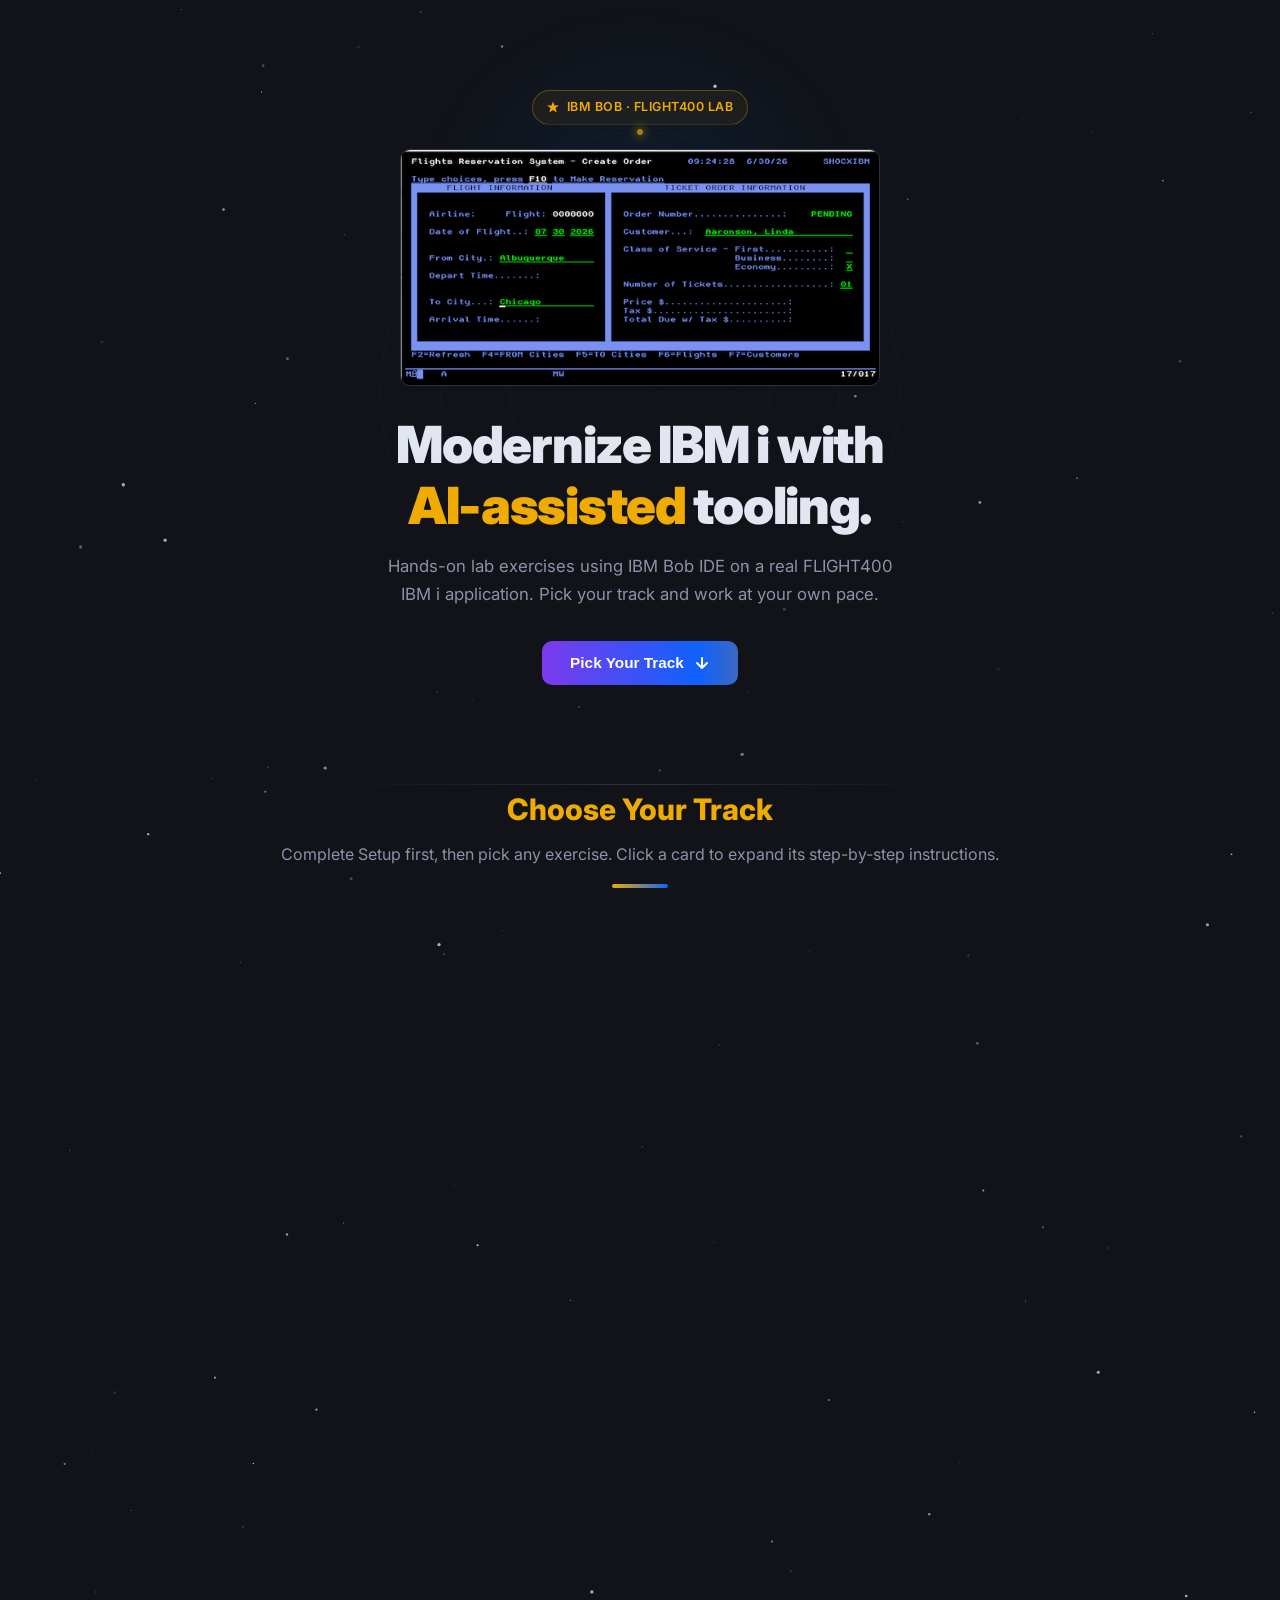
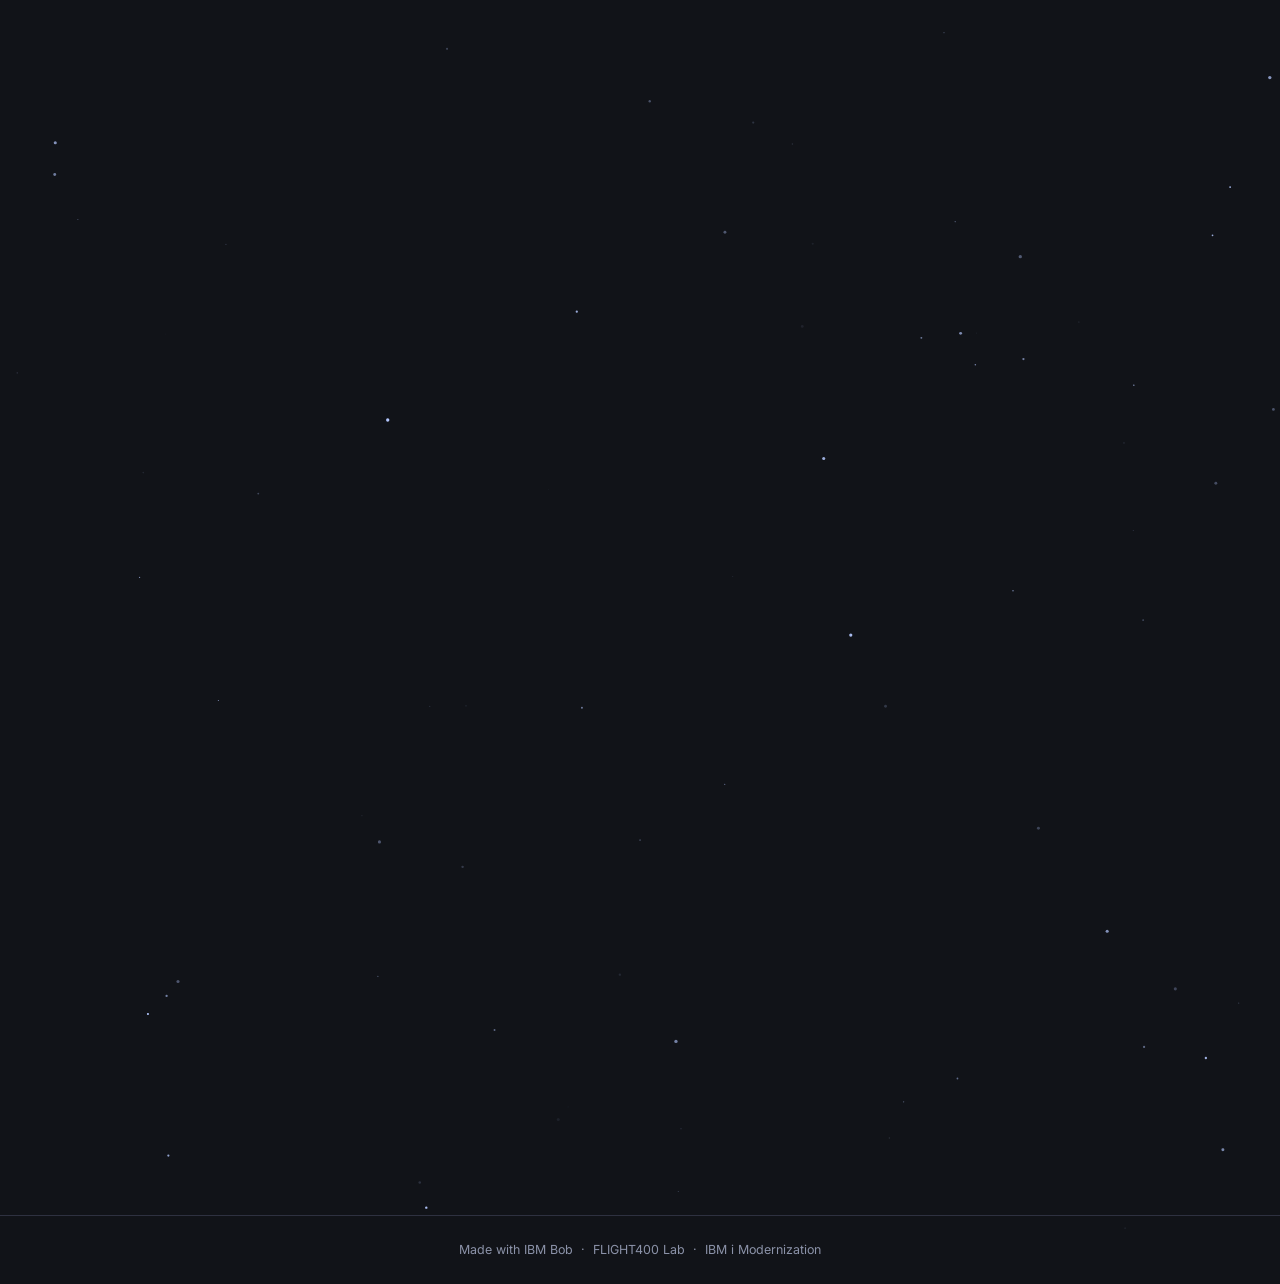
==== docs/index.html @ bd2d50e3 "Merge pull request #3 from Cameronseitz/main Added github pages support for bobathons, reordered lab" ====
<!DOCTYPE html>
<html lang="en">
<head>
<meta charset="UTF-8" />
<meta name="viewport" content="width=device-width, initial-scale=1.0" />
<title>FLIGHT400 — IBM i Modernization Lab</title>
<link rel="icon" type="image/png" href="img/bob-image.png" />
<link rel="preconnect" href="https://fonts.googleapis.com" />
<link rel="preconnect" href="https://fonts.gstatic.com" crossorigin />
<link href="https://fonts.googleapis.com/css2?family=Inter:wght@400;500;600;700;800;900&family=JetBrains+Mono:wght@400;500&display=swap" rel="stylesheet" />
<link rel="stylesheet" href="css/styles.css" />
</head>
<body>

<canvas id="stars-canvas"></canvas>

<!-- ═══ HERO ═════════════════════════════════════════════ -->
<section class="hero">
  <div class="hero-orbit"></div>
  <div class="hero-orbit"></div>
  <div class="hero-orbit"></div>
  <div class="orbit-satellite" aria-hidden="true"></div>
  <div class="hero-badge">
    <svg width="12" height="12" viewBox="0 0 12 12" fill="none" aria-hidden="true">
      <polygon points="6,0.5 7.5,4.5 12,4.5 8.5,7 9.8,11.5 6,9 2.2,11.5 3.5,7 0,4.5 4.5,4.5" fill="#F0AB00"/>
    </svg>
    IBM Bob · FLIGHT400 Lab
  </div>
  <img src="img/flight400.png" alt="FLIGHT400 application screenshot" class="hero-app-screenshot" />
  <h1>
    <span class="word-mask"><span class="word-inner" style="--d:200ms">Modernize</span></span>&#32;<span class="word-mask"><span class="word-inner" style="--d:280ms">IBM i</span></span>&#32;<span class="word-mask"><span class="word-inner" style="--d:360ms">with</span></span><br/><span class="word-mask"><span class="word-inner word-gold" style="--d:440ms">AI-assisted</span></span>&#32;<span class="word-mask"><span class="word-inner" style="--d:520ms">tooling.</span></span>
  </h1>
  <p>Hands-on lab exercises using IBM Bob IDE on a real FLIGHT400 IBM i application. Pick your track and work at your own pace.</p>
  <button class="hero-cta" id="hero-cta-btn">
    Pick Your Track
    <svg width="16" height="16" viewBox="0 0 16 16" fill="none" aria-hidden="true">
      <path d="M8 3v10M3 8l5 5 5-5" stroke="currentColor" stroke-width="2" stroke-linecap="round" stroke-linejoin="round"/>
    </svg>
  </button>
</section>

<!-- ═══ NEW-TO-BOB MODAL ══════════════════════════════════ -->
<div class="ntb-overlay" id="ntb-overlay" role="dialog" aria-modal="true" aria-labelledby="ntb-title">
  <div class="ntb-modal">
    <button class="ntb-close" id="ntb-close" aria-label="Close">
      <svg viewBox="0 0 24 24" fill="none" stroke="currentColor" stroke-width="2.5" stroke-linecap="round" aria-hidden="true"><path d="M18 6 6 18M6 6l12 12"/></svg>
    </button>
    <div class="ntb-tabs" role="tablist">
      <button class="ntb-tab ntb-tab-active" id="ntb-tab-1" role="tab" aria-selected="true" aria-controls="ntb-panel-1" data-ntb-tab="1">
        <span class="ntb-tab-num">1</span>
        Install Bob
      </button>
      <button class="ntb-tab" id="ntb-tab-2" role="tab" aria-selected="false" aria-controls="ntb-panel-2" data-ntb-tab="2">
        <span class="ntb-tab-num">2</span>
        Open a Folder
      </button>
    </div>
    <div class="ntb-panels">

      <!-- Panel 1: Install -->
      <div class="ntb-panel ntb-panel-active" id="ntb-panel-1" role="tabpanel" aria-labelledby="ntb-tab-1">
        <h3 id="ntb-title">Get IBM Bob IDE</h3>
        <p class="ntb-subtitle">Check your inbox for the <strong>"You've been invited to join your team"</strong> email and follow the steps below.</p>
        <div class="ntb-action-cards">
          <div class="ntb-action-card ntb-action-card--static">
            <div class="ntb-action-icon icon-trial">
              <svg viewBox="0 0 24 24" fill="none" stroke="var(--ibm-blue)" stroke-width="1.8" stroke-linecap="round" stroke-linejoin="round" aria-hidden="true">
                <path d="M20 21v-2a4 4 0 0 0-4-4H8a4 4 0 0 0-4 4v2"/><circle cx="12" cy="7" r="4"/>
              </svg>
            </div>
            <div class="ntb-action-text">
              <div class="ntb-action-title">Create your IBM ID</div>
              <div class="ntb-action-desc">Open the invitation email and click the link to create your IBM ID and join the team.</div>
            </div>
          </div>
          <a href="https://bob.ibm.com/download" target="_blank" rel="noopener" class="ntb-action-card">
            <div class="ntb-action-icon icon-download">
              <svg viewBox="0 0 24 24" fill="none" stroke="#1a7a4a" stroke-width="1.8" stroke-linecap="round" stroke-linejoin="round" aria-hidden="true">
                <path d="M21 15v4a2 2 0 0 1-2 2H5a2 2 0 0 1-2-2v-4"/><polyline points="7 10 12 15 17 10"/><line x1="12" y1="15" x2="12" y2="3"/>
              </svg>
            </div>
            <div class="ntb-action-text">
              <div class="ntb-action-title">Download IBM Bob IDE</div>
              <div class="ntb-action-desc">Get the desktop app — available for macOS, Windows, and Linux.</div>
            </div>
            <div class="ntb-action-arrow">
              <svg viewBox="0 0 24 24" fill="none" stroke="currentColor" stroke-width="2" stroke-linecap="round" stroke-linejoin="round" aria-hidden="true"><path d="M5 12h14M12 5l7 7-7 7"/></svg>
            </div>
          </a>
        </div>
        <button class="ntb-next-btn" id="ntb-next-btn">
          I have Bob installed — next step
          <svg viewBox="0 0 24 24" fill="none" stroke="currentColor" stroke-width="2.5" stroke-linecap="round" stroke-linejoin="round" aria-hidden="true"><path d="M5 12h14M12 5l7 7-7 7"/></svg>
        </button>
      </div>

      <!-- Panel 2: Open a Folder -->
      <div class="ntb-panel" id="ntb-panel-2" role="tabpanel" aria-labelledby="ntb-tab-2">
        <h3>Open a Folder First</h3>
        <p class="ntb-subtitle">Bob needs an open folder to write code, create files, and remember context. Without one, it's just a chat window.</p>
        <div class="ntb-section">
          <div class="ntb-row">
            <div class="ntb-icon-wrap">
              <svg viewBox="0 0 24 24" fill="none" stroke="var(--ibm-blue)" stroke-width="1.8" stroke-linecap="round" stroke-linejoin="round" aria-hidden="true">
                <path d="M22 19a2 2 0 0 1-2 2H4a2 2 0 0 1-2-2V5a2 2 0 0 1 2-2h5l2 3h9a2 2 0 0 1 2 2z"/>
              </svg>
            </div>
            <div class="ntb-row-text">
              <div class="ntb-row-title">Open Folder in the Explorer panel</div>
              <div class="ntb-row-desc">In the <strong>Explorer</strong> panel (left sidebar), click <strong>Open Folder</strong>. Navigate to your folder and click <em>Select Folder</em>. Bob is ready the moment the folder loads.</div>
            </div>
          </div>
        </div>
        <div class="ntb-divider"></div>
        <div class="ntb-section">
          <div class="ntb-section-label">
            <svg width="11" height="11" viewBox="0 0 24 24" fill="none" stroke="currentColor" stroke-width="2.5" stroke-linecap="round" aria-hidden="true" style="display:inline-block;vertical-align:-1px;margin-right:5px"><path d="M12 22s8-4 8-10V5l-8-3-8 3v7c0 6 8 10 8 10z"/></svg>
            Use a dedicated, empty folder
          </div>
          <div class="ntb-row-desc" style="font-size:0.82rem;line-height:1.65;color:var(--muted)">
            Create a <strong style="color:var(--text)">fresh, empty folder</strong> just for your Bob work — something like <code style="font-size:0.78rem;color:#7db3f5">~/bob-workspace</code>. Bob can read every file in the open folder, so keeping it dedicated means it only sees what you intentionally put there. <strong style="color:var(--text)">Don't open your home directory, Documents, or any folder with sensitive files.</strong>
          </div>
        </div>
        <div class="ntb-screenshot-box">
          <img src="img/image.png" alt="Explorer panel showing the Open Folder button"/>
          <div class="ntb-ss-caption">VS Code Explorer — click "Open Folder" to get started</div>
        </div>
      </div>

    </div><!-- end ntb-panels -->
  </div>
</div>

<!-- ═══ TRACKS ════════════════════════════════════════════ -->
<section class="scroll-section" id="tracks-section">
  <div class="section-intro">
    <h2>Choose Your Track</h2>
    <p>Complete Setup first, then pick any exercise. Click a card to expand its step-by-step instructions.</p>
    <div class="divider"></div>
  </div>
  <div class="tracks-stream" id="tracks-stream">
    <!-- Track partials are loaded here by app.js -->
  </div>
</section>

<footer>Made with IBM Bob &nbsp;&middot;&nbsp; FLIGHT400 Lab &nbsp;&middot;&nbsp; IBM i Modernization</footer>

<!-- ═══ STUDENT BADGE ═════════════════════════════════════ -->
<div class="student-badge hidden" id="gf-student-badge" aria-live="polite">
  <div class="student-badge-name" id="student-badge-name"></div>
  <button class="student-badge-clear" id="student-badge-clear" title="Clear selection" aria-label="Clear student selection">✕</button>
</div>

<script src="js/app.js"></script>
</body>
</html>
---- docs/css/styles.css ----
*, *::before, *::after { box-sizing: border-box; margin: 0; padding: 0; }

:root {
  --primary:   #0F62FE;
  --accent:    #F0AB00;
  --ibm-blue:  #0F62FE;
  --bg:        #111318;
  --surface:   #1c1f26;
  --border:    #2e3140;
  --text:      #e2e6f0;
  --muted:     #8b92a8;
  --radius:    16px;

  /* ── Per-track colors (Setup + 7 exercises) ── */
  --c0: #0057B8;  /* Setup  — IBM Blue      */
  --c1: #0e7490;  /* Ex 1   — Teal          */
  --c2: #1a7a4a;  /* Ex 2   — Green         */
  --c3: #c2790a;  /* Ex 3   — Amber         */
  --c4: #c2120a;  /* Ex 4   — Red           */
  --c5: #7c3aed;  /* Ex 5   — Indigo        */
  --c6: #be185d;  /* Ex 6   — Pink          */
  --c7: #c2550a;  /* Ex 7   — Orange        */

  /* ── Per-track glow ── */
  --glow-0: rgba(0,87,184,0.18);       --glow-0-shadow: rgba(0,87,184,0.12);
  --glow-1: rgba(14,116,144,0.18);     --glow-1-shadow: rgba(14,116,144,0.12);
  --glow-2: rgba(26,122,74,0.18);      --glow-2-shadow: rgba(26,122,74,0.12);
  --glow-3: rgba(194,121,10,0.18);     --glow-3-shadow: rgba(194,121,10,0.12);
  --glow-4: rgba(194,18,10,0.18);      --glow-4-shadow: rgba(194,18,10,0.12);
  --glow-5: rgba(124,58,237,0.18);     --glow-5-shadow: rgba(124,58,237,0.12);
  --glow-6: rgba(190,24,93,0.18);      --glow-6-shadow: rgba(190,24,93,0.12);
  --glow-7: rgba(194,85,10,0.18);      --glow-7-shadow: rgba(194,85,10,0.12);

  /* ── Surface & glass ── */
  --surface-glass: rgba(28,31,38,0.72);
  --border-subtle: rgba(255,255,255,0.06);

  /* ── Typography ── */
  --font-sans: 'Inter', -apple-system, 'Segoe UI', system-ui, sans-serif;
  --font-mono: 'JetBrains Mono', 'Fira Code', 'Cascadia Code', monospace;

  /* ── Motion ── */
  --ease-premium:   cubic-bezier(0.05, 0.7, 0.1, 1);
  --ease-spring:    cubic-bezier(0.34, 1.56, 0.64, 1);
  --ease-gentle:    cubic-bezier(0.4, 0, 0.2, 1);
  --ease-out:       cubic-bezier(0.0, 0, 0.2, 1);
  --ease-in:        cubic-bezier(0.4, 0, 1, 1);
}

html { scroll-behavior: smooth; }

body {
  font-family: var(--font-sans);
  background: var(--bg);
  color: var(--text);
  min-height: 100dvh;
  overflow-x: hidden;
  font-size: 16px;
  line-height: 1.65;
  -webkit-font-smoothing: antialiased;
  -moz-osx-font-smoothing: grayscale;
}

pre, code, kbd, samp {
  font-family: var(--font-mono);
  font-size: 0.82em;
}

/* ── STARFIELD ── */
#stars-canvas {
  position: fixed; inset: 0;
  pointer-events: none; z-index: 0;
  animation: starfield-fade 8s var(--ease-gentle) infinite alternate;
}
@keyframes starfield-fade {
  from { opacity: 0.35; }
  to   { opacity: 0.55; }
}

/* ── HERO ── */
.hero {
  position: relative; z-index: 1;
  text-align: center;
  padding: 90px 24px 100px;
  max-width: 720px;
  margin: 0 auto;
}
.hero::after {
  content: '';
  position: absolute;
  bottom: 0; left: 50%;
  transform: translateX(-50%);
  width: min(600px, 90%); height: 1px;
  background: linear-gradient(90deg, transparent, var(--border), transparent);
}
.hero::before {
  content: '';
  position: absolute;
  top: -40px; left: 50%; transform: translateX(-50%);
  width: 560px; height: 560px;
  background:
    radial-gradient(ellipse 55% 45% at 50% 40%, rgba(0,87,184,0.13), transparent 70%),
    radial-gradient(ellipse 40% 30% at 60% 60%, rgba(15,98,254,0.07), transparent 60%);
  pointer-events: none;
}

/* Orbit rings */
.hero-orbit {
  position: absolute; border-radius: 50%;
  border: 1px solid rgba(0,87,184,0.10);
  pointer-events: none;
  animation: orb-spin 18s linear infinite;
  top: 50%; left: 50%; transform: translate(-50%,-50%);
}
.hero-orbit:nth-child(1) { width: 260px; height: 260px; animation-duration: 18s; }
.hero-orbit:nth-child(2) { width: 400px; height: 400px; animation-duration: 28s; animation-direction: reverse; }
.hero-orbit:nth-child(3) { width: 520px; height: 520px; animation-duration: 40s; }
@keyframes orb-spin { to { transform: translate(-50%,-50%) rotate(360deg); } }

.orbit-satellite {
  position: absolute;
  top: 50%; left: 50%;
  width: 520px; height: 520px;
  margin-left: -260px; margin-top: -260px;
  border-radius: 50%; pointer-events: none;
  animation: orb-spin 40s linear infinite;
}
.orbit-satellite::after {
  content: '';
  position: absolute;
  top: -3px; left: 50%; transform: translateX(-50%);
  width: 6px; height: 6px; border-radius: 50%;
  background: rgba(240,171,0,0.7);
  box-shadow: 0 0 8px 2px rgba(240,171,0,0.4);
}

/* Hero badge pill */
.hero-badge {
  display: inline-flex; align-items: center; gap: 8px;
  border: 1px solid rgba(240,171,0,0.3);
  background: rgba(240,171,0,0.06);
  border-radius: 20px; padding: 6px 14px;
  font-size: 0.78rem; font-weight: 600; color: var(--accent);
  letter-spacing: 0.04em; text-transform: uppercase;
  margin-bottom: 24px;
  clip-path: inset(0 100% 0 0);
  animation: badge-wipe 0.65s var(--ease-premium) 0.1s forwards;
}
@keyframes badge-wipe { to { clip-path: inset(0 0% 0 0); } }

.hero-app-screenshot {
  display: block;
  max-width: min(480px, 90%);
  width: 100%;
  margin: 0 auto 28px;
  border-radius: 10px;
  border: 1px solid var(--border);
  opacity: 0;
  animation: screenshot-fade 0.7s var(--ease-gentle) 0.15s forwards;
}
@keyframes screenshot-fade {
  to { opacity: 1; }
}

.hero h1 {
  font-size: clamp(2rem, 5vw, 3.2rem);
  font-weight: 900; line-height: 1.18;
  letter-spacing: -0.025em; margin-bottom: 18px;
}
.hero h1 .word-mask {
  display: inline-block; overflow: hidden;
  vertical-align: bottom;
  padding-bottom: 0.05em; margin-bottom: -0.05em;
}
.hero h1 .word-inner {
  display: inline-block;
  transform: translateY(110%); opacity: 0;
  animation: word-rise 0.55s var(--ease-premium) both;
  animation-delay: var(--d, 0ms);
}
@keyframes word-rise { to { transform: translateY(0); opacity: 1; } }
.hero h1 .word-gold { color: var(--accent); }

.hero p {
  font-size: 1.05rem; color: var(--muted);
  max-width: 520px; margin: 0 auto 32px;
  opacity: 0;
  animation: hero-fade-up 0.6s var(--ease-premium) 0.55s forwards;
}

.hero-cta {
  display: inline-flex; align-items: center; gap: 10px;
  background: linear-gradient(270deg, #7c3aed, #0057B8, #1a7a4a, #c2790a, #0F62FE, #7c3aed);
  background-size: 400% 400%;
  color: #fff; border: none; border-radius: 10px;
  padding: 13px 28px;
  font-size: 0.96rem; font-weight: 700; cursor: pointer;
  opacity: 0;
  animation:
    hero-fade-up 0.6s var(--ease-premium) 0.9s forwards,
    wave-shift   6s linear 1.5s infinite;
  transition: box-shadow 200ms var(--ease-out), transform 120ms var(--ease-out), filter 200ms var(--ease-out);
  position: relative; z-index: 2;
}
.hero-cta:hover { filter: brightness(1.15); box-shadow: 0 0 0 4px rgba(15,98,254,0.28), 0 8px 32px rgba(0,87,184,0.30); }
.hero-cta:active { transform: scale(0.97); }

.hero-pill-row {
  display: flex; align-items: center; justify-content: center;
  gap: 16px; flex-wrap: wrap;
  margin-top: 20px; margin-bottom: 24px;
  opacity: 0;
  animation: hero-fade-up 0.6s var(--ease-premium) 0.65s forwards;
}

@keyframes wave-shift {
  0%   { background-position: 0%   50%; }
  50%  { background-position: 100% 50%; }
  100% { background-position: 0%   50%; }
}
@keyframes hero-fade-up {
  from { opacity: 0; transform: translateY(10px); }
  to   { opacity: 1; transform: translateY(0); }
}

/* Hero pill buttons */
.new-to-bob-btn {
  display: inline-flex; align-items: center; gap: 8px;
  background: transparent;
  border: 1.5px solid rgba(240,171,0,0.45);
  color: var(--accent);
  font-size: 0.88rem; font-weight: 600;
  padding: 12px 28px; border-radius: 100px;
  cursor: pointer; min-height: 44px;
  opacity: 0;
  animation: hero-fade-up 560ms var(--ease-premium) 800ms forwards;
  transition: background 180ms var(--ease-out), border-color 180ms var(--ease-out);
  position: relative; z-index: 2;
}
.new-to-bob-btn:hover { background: rgba(240,171,0,0.10); border-color: var(--accent); }

.marketplace-btn {
  display: inline-flex; align-items: center; gap: 8px;
  background: transparent;
  border: 1.5px solid rgba(124,58,237,0.45);
  color: #c084fc;
  font-size: 0.88rem; font-weight: 600;
  padding: 12px 28px; border-radius: 100px;
  cursor: pointer; min-height: 44px; text-decoration: none;
  opacity: 0;
  animation: hero-fade-up 560ms var(--ease-premium) 800ms forwards;
  transition: background 180ms var(--ease-out), border-color 180ms var(--ease-out);
  position: relative; z-index: 2;
}
.marketplace-btn:hover { background: rgba(124,58,237,0.12); border-color: #c084fc; }

/* ── SCROLL SECTION ── */
.scroll-section {
  position: relative; z-index: 1;
  max-width: 960px; margin: 0 auto;
  padding: 0 20px 108px;
}

.section-intro {
  text-align: center; margin-bottom: 64px;
  opacity: 0; transform: translateY(24px);
  animation: section-reveal 600ms var(--ease-premium) 400ms forwards;
}
@keyframes section-reveal { to { opacity: 1; transform: translateY(0); } }
.section-intro h2 { font-size: 1.85rem; font-weight: 800; color: var(--accent); }
.section-intro p  { color: var(--muted); margin-top: 8px; font-size: 1rem; }
.divider {
  width: 56px; height: 4px;
  background: linear-gradient(90deg, var(--accent), var(--ibm-blue));
  border-radius: 4px; margin: 16px auto 0;
}

/* ── BUBBLE TRACK CARDS ── */
.tracks-stream { display: flex; flex-direction: column; gap: 28px; }

.bubble-card {
  background: linear-gradient(150deg, var(--surface) 0%, #1a1d24 100%);
  border-radius: 24px;
  border: 1.5px solid var(--border);
  border-left: 5px solid var(--border);
  padding: 0; overflow: hidden; cursor: pointer;
  box-shadow: 0 4px 24px rgba(0,0,0,0.38);
  opacity: 0; transform: translateY(20px) scale(0.98);
  transition:
    opacity      420ms var(--ease-spring),
    transform    420ms var(--ease-spring),
    box-shadow   220ms var(--ease-out),
    border-color 500ms var(--ease-premium);
  position: relative;
}
.bubble-card.bubble-in { opacity: 1; transform: translateY(0) scale(1); }

.bubble-card.track-0.bubble-in { border-left-color: var(--c0); }
.bubble-card.track-1.bubble-in { border-left-color: var(--c1); }
.bubble-card.track-2.bubble-in { border-left-color: var(--c2); }
.bubble-card.track-3.bubble-in { border-left-color: var(--c3); }
.bubble-card.track-4.bubble-in { border-left-color: var(--c4); }
.bubble-card.track-5.bubble-in { border-left-color: var(--c5); }
.bubble-card.track-6.bubble-in { border-left-color: var(--c6); }
.bubble-card.track-7.bubble-in { border-left-color: var(--c7); }

.bubble-card:not(.open):hover {
  transform: translateY(-4px) scale(1);
  transition: box-shadow 220ms var(--ease-out), transform 220ms var(--ease-out);
}
.bubble-card.track-0:not(.open):hover { box-shadow: 0 0 0 1px var(--glow-0), 0 12px 40px var(--glow-0-shadow), 0 4px 24px rgba(0,0,0,0.45); }
.bubble-card.track-1:not(.open):hover { box-shadow: 0 0 0 1px var(--glow-1), 0 12px 40px var(--glow-1-shadow), 0 4px 24px rgba(0,0,0,0.45); }
.bubble-card.track-2:not(.open):hover { box-shadow: 0 0 0 1px var(--glow-2), 0 12px 40px var(--glow-2-shadow), 0 4px 24px rgba(0,0,0,0.45); }
.bubble-card.track-3:not(.open):hover { box-shadow: 0 0 0 1px var(--glow-3), 0 12px 40px var(--glow-3-shadow), 0 4px 24px rgba(0,0,0,0.45); }
.bubble-card.track-4:not(.open):hover { box-shadow: 0 0 0 1px var(--glow-4), 0 12px 40px var(--glow-4-shadow), 0 4px 24px rgba(0,0,0,0.45); }
.bubble-card.track-5:not(.open):hover { box-shadow: 0 0 0 1px var(--glow-5), 0 12px 40px var(--glow-5-shadow), 0 4px 24px rgba(0,0,0,0.45); }
.bubble-card.track-6:not(.open):hover { box-shadow: 0 0 0 1px var(--glow-6), 0 12px 40px var(--glow-6-shadow), 0 4px 24px rgba(0,0,0,0.45); }
.bubble-card.track-7:not(.open):hover { box-shadow: 0 0 0 1px var(--glow-7), 0 12px 40px var(--glow-7-shadow), 0 4px 24px rgba(0,0,0,0.45); }

.bubble-card.open { cursor: default; transform: none; box-shadow: 0 4px 24px rgba(0,0,0,0.38); }

.card-summary {
  display: flex; align-items: center; gap: 20px;
  padding: 28px 28px 28px 26px; min-height: 44px;
}

.card-icon {
  width: 68px; height: 68px; border-radius: 18px;
  display: flex; align-items: center; justify-content: center; flex-shrink: 0;
  transition: transform 350ms var(--ease-spring), box-shadow 300ms var(--ease-out);
}
.bubble-card.open .card-icon { transform: scale(1.1); }
.track-0 .card-icon { background: rgba(0,87,184,0.18);    box-shadow: inset 0 0 0 1px rgba(0,87,184,0.25);    }
.track-1 .card-icon { background: rgba(14,116,144,0.18);  box-shadow: inset 0 0 0 1px rgba(14,116,144,0.25);  }
.track-2 .card-icon { background: rgba(26,122,74,0.16);   box-shadow: inset 0 0 0 1px rgba(26,122,74,0.22);   }
.track-3 .card-icon { background: rgba(194,121,10,0.18);  box-shadow: inset 0 0 0 1px rgba(194,121,10,0.25);  }
.track-4 .card-icon { background: rgba(194,18,10,0.18);   box-shadow: inset 0 0 0 1px rgba(194,18,10,0.25);   }
.track-5 .card-icon { background: rgba(124,58,237,0.18);  box-shadow: inset 0 0 0 1px rgba(124,58,237,0.25);  }
.track-6 .card-icon { background: rgba(190,24,93,0.18);   box-shadow: inset 0 0 0 1px rgba(190,24,93,0.25);   }
.track-7 .card-icon { background: rgba(180,83,9,0.18);    box-shadow: inset 0 0 0 1px rgba(180,83,9,0.25);    }
.card-icon svg { width: 30px; height: 30px; display: block; }

.card-text { flex: 1; min-width: 0; }
.card-label {
  font-size: 0.7rem; font-weight: 700;
  letter-spacing: 0.12em; text-transform: uppercase;
  color: var(--muted); margin-bottom: 4px;
}
.track-0 .card-label { color: var(--c0); }
.track-1 .card-label { color: var(--c1); }
.track-2 .card-label { color: var(--c2); }
.track-3 .card-label { color: var(--c3); }
.track-4 .card-label { color: var(--c4); }
.track-5 .card-label { color: var(--c5); }
.track-6 .card-label { color: var(--c6); }
.track-7 .card-label { color: var(--c7); }

.card-title { font-size: 1.2rem; font-weight: 800; color: var(--text); margin-bottom: 6px; line-height: 1.3; }
.card-desc  { font-size: 0.88rem; color: var(--muted); line-height: 1.6; }

.card-meta { margin-top: 12px; display: flex; gap: 6px; flex-wrap: wrap; }
.card-tag {
  display: inline-flex; align-items: center;
  font-size: 0.72rem; font-weight: 600;
  padding: 3px 10px; border-radius: 100px;
  border: 1px solid var(--border);
  color: var(--muted); background: rgba(255,255,255,0.04);
  letter-spacing: 0.02em; line-height: 1.6;
}
.track-0 .card-tag { border-color: rgba(0,87,184,0.40);    color: #7db3f5; background: rgba(0,87,184,0.10);    }
.track-1 .card-tag { border-color: rgba(14,116,144,0.40);  color: #67d2ef; background: rgba(14,116,144,0.10);  }
.track-2 .card-tag { border-color: rgba(26,122,74,0.40);   color: #5ec98a; background: rgba(26,122,74,0.10);   }
.track-3 .card-tag { border-color: rgba(194,121,10,0.40);  color: #f5b84a; background: rgba(194,121,10,0.10);  }
.track-4 .card-tag { border-color: rgba(194,18,10,0.40);   color: #f87171; background: rgba(194,18,10,0.10);   }
.track-5 .card-tag { border-color: rgba(124,58,237,0.40);  color: #b49dfa; background: rgba(124,58,237,0.10);  }
.track-6 .card-tag { border-color: rgba(190,24,93,0.40);   color: #f472b6; background: rgba(190,24,93,0.10);   }
.track-7 .card-tag { border-color: rgba(180,83,9,0.40);    color: #fbbf24; background: rgba(180,83,9,0.10);    }

.card-chevron {
  width: 40px; height: 40px; flex-shrink: 0;
  border-radius: 50%; border: 1.5px solid var(--border);
  display: flex; align-items: center; justify-content: center;
  color: var(--muted); position: relative; overflow: hidden;
  transition: transform 300ms var(--ease-gentle), border-color 250ms var(--ease-out), color 250ms var(--ease-out);
}
.card-chevron::before {
  content: ''; position: absolute; inset: 0; border-radius: 50%;
  background: rgba(240,171,0,0.15); transform: scale(0);
  transition: transform 300ms var(--ease-spring);
}
.card-chevron svg { width: 16px; height: 16px; display: block; position: relative; z-index: 1; }
.bubble-card.open .card-chevron { transform: rotate(180deg); border-color: var(--accent); color: var(--accent); }
.bubble-card.open .card-chevron::before { transform: scale(1); }

.card-detail { max-height: 0; overflow: hidden; transition: max-height 450ms var(--ease-gentle); }
.bubble-card.open .card-detail { max-height: 9999px; }

.card-detail-inner {
  border-top: 1px solid var(--border);
  padding: 28px 28px 28px 24px;
}
.detail-intro { font-size: 0.92rem; color: var(--muted); line-height: 1.7; margin-bottom: 24px; }

/* ── USE CASES ── */
.use-cases { display: flex; flex-direction: column; gap: 14px; }
.use-case {
  background: #14171f; border: 1px solid var(--border);
  border-radius: 14px; overflow: hidden;
  transition: border-color 250ms var(--ease-out);
}
.use-case.uc-open { border-color: var(--accent); }
.use-case-header {
  display: flex; align-items: center; gap: 12px;
  padding: 14px 16px; cursor: pointer; user-select: none;
  min-height: 48px;
  transition: background 200ms var(--ease-out);
}
.use-case-header:hover { background: #1e2130; }
.uc-num {
  width: 30px; height: 30px; border-radius: 50%;
  display: flex; align-items: center; justify-content: center;
  font-size: 0.78rem; font-weight: 800;
  color: white; flex-shrink: 0;
  transition: transform 300ms var(--ease-spring);
}
.use-case.uc-open .uc-num { transform: scale(1.2); }
.track-0 .uc-num { background: var(--c0); }
.track-1 .uc-num { background: var(--c1); }
.track-2 .uc-num { background: var(--c2); }
.track-3 .uc-num { background: var(--c3); }
.track-4 .uc-num { background: var(--c4); }
.track-5 .uc-num { background: var(--c5); }
.track-6 .uc-num { background: var(--c6); }
.track-7 .uc-num { background: var(--c7); }
.uc-title { font-size: 0.92rem; font-weight: 700; color: var(--text); flex: 1; line-height: 1.4; }
.uc-arrow { color: var(--muted); flex-shrink: 0; transition: transform 250ms var(--ease-gentle); }
.uc-arrow svg { width: 14px; height: 14px; display: block; }
.use-case.uc-open .uc-arrow { transform: rotate(180deg); }
.uc-body { display: grid; grid-template-rows: 0fr; transition: grid-template-rows 350ms var(--ease-premium); }
.use-case.uc-open .uc-body { grid-template-rows: 1fr; }
.uc-body-inner { overflow: hidden; min-height: 0; }
.uc-body-inner > * { padding: 0 16px 16px; }
.uc-desc { font-size: 0.85rem; color: var(--muted); line-height: 1.65; margin-bottom: 14px; }

/* ── MODE STEPS ── */
.mode-steps { margin-top: 14px; display: flex; flex-direction: column; gap: 10px; }
.mode-step {
  display: flex; gap: 14px; align-items: flex-start;
  background: #13161e; border: 1px solid var(--border);
  border-radius: 12px; padding: 14px 16px;
}
.step-num {
  width: 26px; height: 26px; border-radius: 50%;
  display: flex; align-items: center; justify-content: center;
  font-size: 0.72rem; font-weight: 800; flex-shrink: 0;
  color: white; margin-top: 1px;
}
.track-0 .step-num { background: var(--c0); }
.track-1 .step-num { background: var(--c1); }
.track-2 .step-num { background: var(--c2); }
.track-3 .step-num { background: var(--c3); }
.track-4 .step-num { background: var(--c4); }
.track-5 .step-num { background: var(--c5); }
.track-6 .step-num { background: var(--c6); }
.track-7 .step-num { background: var(--c7); }
.step-body { flex: 1; min-width: 0; }
.step-title { font-size: 0.82rem; font-weight: 700; color: var(--text); margin-bottom: 4px; line-height: 1.4; }
.step-desc  { font-size: 0.78rem; color: var(--muted); line-height: 1.55; margin-bottom: 10px; }
.step-desc:last-child { margin-bottom: 0; }

/* Step prompt box */
.step-prompt {
  background: #0d1b35; border-radius: 10px;
  padding: 12px 14px; position: relative; margin-top: 4px;
}
.step-prompt pre {
  color: #b8c8e8;
  font-size: 0.78rem;
  white-space: pre-wrap; word-break: break-word; line-height: 1.6;
  padding-right: 60px;
}
.step-prompt .copy-btn { top: 8px; right: 8px; }

/* Copy button */
.copy-btn {
  position: absolute; top: 10px; right: 10px;
  background: rgba(255,255,255,0.08);
  border: 1px solid rgba(255,255,255,0.16);
  color: white; font-size: 0.7rem; font-weight: 600;
  letter-spacing: 0.04em;
  padding: 6px 14px; border-radius: 8px;
  cursor: pointer; min-height: 32px; min-width: 44px;
  transition: background 150ms var(--ease-out), transform 100ms var(--ease-out);
}
.copy-btn:hover { background: rgba(255,255,255,0.18); }
.copy-btn:active { transform: scale(0.94); }
.copy-btn.copied { background: #1a7a4a; border-color: #1a7a4a; animation: copy-bounce 300ms var(--ease-spring) forwards; }
@keyframes copy-bounce {
  0%   { transform: scale(0.94); }
  60%  { transform: scale(1.02); }
  100% { transform: scale(1.0);  }
}

/* Info boxes / blockquotes */
.info-box {
  margin-top: 12px;
  background: rgba(15,98,254,0.06);
  border: 1px solid rgba(15,98,254,0.25);
  border-radius: 10px; padding: 12px 16px;
  font-size: 0.82rem; color: var(--muted); line-height: 1.6;
}
.info-box strong { color: var(--text); }
.warn-box {
  margin-top: 12px;
  background: rgba(194,121,10,0.06);
  border: 1px solid rgba(194,121,10,0.25);
  border-radius: 10px; padding: 12px 16px;
  font-size: 0.82rem; color: var(--muted); line-height: 1.6;
}

/* Expected findings list (exercise 5b) */
.findings-list {
  margin: 8px 0 0;
  padding-bottom: 0;
  list-style: none;
  display: flex;
  flex-direction: column;
  gap: 6px;
}
.findings-list li {
  font-size: 0.82rem;
  line-height: 1.6;
  padding: 8px 12px;
  border-radius: 8px;
  border-left: 3px solid transparent;
}
.finding-error {
  background: rgba(220,53,53,0.07);
  border-left-color: rgba(220,53,53,0.55);
  color: var(--muted);
}
.finding-warn {
  background: rgba(194,121,10,0.06);
  border-left-color: rgba(194,121,10,0.45);
  color: var(--muted);
}
.finding-ok {
  background: rgba(33,128,80,0.07);
  border-left-color: rgba(33,128,80,0.45);
  color: var(--muted);
}
.finding-tip {
  background: rgba(15,98,254,0.06);
  border-left-color: rgba(15,98,254,0.30);
  color: var(--muted);
}

/* Step screenshot */
.step-screenshot {
  margin-top: 10px; margin-bottom: 10px; border: 1px solid #2e3a55;
  border-radius: 8px; overflow: hidden; max-width: 520px;
}
.step-screenshot img { display: block; width: 100%; height: auto; }
.step-screenshot-caption {
  font-size: 0.72rem; color: var(--muted);
  background: #1c2236; padding: 5px 10px;
  text-align: center; border-top: 1px solid var(--border);
}

/* Table styles */
.data-table {
  width: 100%; border-collapse: collapse;
  font-size: 0.82rem; margin-top: 12px; margin-bottom: 4px;
  border: 1px solid var(--border); border-radius: 8px;
  overflow: hidden;
}
.data-table th {
  background: #1a1d26; color: var(--muted);
  font-size: 0.72rem; font-weight: 700;
  letter-spacing: 0.06em; text-transform: uppercase;
  padding: 8px 12px; border-bottom: 1px solid var(--border);
  text-align: left;
}
.data-table td {
  padding: 7px 12px; border-bottom: 1px solid var(--border);
  color: var(--text); font-variant-numeric: tabular-nums;
}
.data-table tr:last-child td { border-bottom: none; }
.data-table tbody tr { cursor: pointer; transition: background 150ms var(--ease-out); }
.data-table tbody tr:hover td { background: rgba(255,255,255,0.04); }
.data-table tbody tr.attendee-selected td { background: rgba(15,98,254,0.12); }
.data-table tbody tr.attendee-selected td:first-child { border-left: 3px solid var(--ibm-blue); padding-left: 9px; }
.data-table code { color: #7db3f5; }

/* SQL / code block */
.code-block {
  background: #0d1120; border-radius: 10px;
  padding: 14px 16px; margin-top: 10px;
  border: 1px solid rgba(0,87,184,0.20);
  overflow-x: auto;
}
.code-block pre {
  color: #b8c8e8; font-size: 0.78rem;
  white-space: pre; line-height: 1.6;
}

/* ── NTB MODAL ── */
.ntb-overlay {
  display: none; position: fixed; inset: 0;
  background: rgba(0,0,0,0.6);
  backdrop-filter: blur(8px) saturate(1.4);
  -webkit-backdrop-filter: blur(8px) saturate(1.4);
  z-index: 100; align-items: center; justify-content: center; padding: 20px;
}
.ntb-overlay.active { display: flex; }
.ntb-modal {
  background: #1c1f26;
  border: 1px solid rgba(255,255,255,0.08);
  border-bottom-color: rgba(0,0,0,0.4);
  border-radius: 24px; max-width: 540px; width: 100%;
  position: relative; overflow: hidden;
  animation: modal-pop 400ms var(--ease-spring) both;
  box-shadow: 0 24px 64px rgba(0,0,0,0.55);
}
@keyframes modal-pop {
  from { opacity: 0; transform: scale(0.96) translateY(12px); }
  to   { opacity: 1; transform: scale(1)    translateY(0);    }
}
.ntb-tabs { display: flex; border-bottom: 1px solid var(--border); }
.ntb-tab {
  flex: 1; display: flex; align-items: center; justify-content: center; gap: 7px;
  padding: 14px 16px;
  font-size: 0.78rem; font-weight: 700; letter-spacing: 0.04em;
  color: var(--muted); cursor: pointer; user-select: none;
  border: none; background: none;
  transition: color 200ms var(--ease-out), background 200ms var(--ease-out);
  position: relative;
}
.ntb-tab::after {
  content: ''; position: absolute; bottom: -1px; left: 16px; right: 16px;
  height: 2px; border-radius: 2px 2px 0 0; background: var(--ibm-blue);
  transform: scaleX(0); transition: transform 250ms var(--ease-spring);
}
.ntb-tab.ntb-tab-active { color: var(--text); background: rgba(255,255,255,0.03); }
.ntb-tab.ntb-tab-active::after { transform: scaleX(1); }
.ntb-tab .ntb-tab-num {
  width: 20px; height: 20px; border-radius: 50%;
  display: flex; align-items: center; justify-content: center;
  font-size: 0.68rem; font-weight: 800;
  background: var(--border); color: var(--muted);
  transition: background 200ms var(--ease-out), color 200ms var(--ease-out); flex-shrink: 0;
}
.ntb-tab.ntb-tab-active .ntb-tab-num { background: var(--ibm-blue); color: #fff; }
.ntb-tab.ntb-tab-done .ntb-tab-num   { background: #1a7a4a; color: #fff; }
.ntb-panels { position: relative; }
.ntb-panel { padding: 28px 28px 24px; display: none; }
.ntb-panel.ntb-panel-active { display: block; }
.ntb-close {
  position: absolute; top: 14px; right: 16px;
  background: rgba(255,255,255,0.06); border: 1px solid rgba(255,255,255,0.10);
  color: var(--muted); cursor: pointer;
  width: 28px; height: 28px; border-radius: 8px;
  display: flex; align-items: center; justify-content: center; z-index: 10;
  transition: background 150ms var(--ease-out), color 150ms var(--ease-out), transform 200ms var(--ease-out);
}
.ntb-close:hover { background: rgba(255,255,255,0.12); color: var(--text); transform: rotate(90deg); }
.ntb-close svg { width: 12px; height: 12px; display: block; }
.ntb-panel h3 { font-size: 1.1rem; font-weight: 800; color: var(--text); margin-bottom: 6px; }
.ntb-panel .ntb-subtitle { font-size: 0.84rem; color: var(--muted); margin-bottom: 22px; line-height: 1.55; }
.ntb-action-cards { display: flex; flex-direction: column; gap: 10px; margin-bottom: 22px; }
.ntb-action-card {
  display: flex; align-items: center; gap: 14px;
  padding: 14px 16px; border-radius: 14px;
  border: 1px solid var(--border); background: #13161e;
  text-decoration: none;
  transition: border-color 200ms var(--ease-out), background 200ms var(--ease-out), transform 150ms var(--ease-out);
}
.ntb-action-card:hover { border-color: rgba(15,98,254,0.5); background: rgba(15,98,254,0.06); transform: translateY(-1px); }
.ntb-action-icon {
  width: 42px; height: 42px; border-radius: 12px;
  display: flex; align-items: center; justify-content: center; flex-shrink: 0;
}
.ntb-action-icon svg { width: 22px; height: 22px; display: block; }
.ntb-action-icon.icon-trial    { background: rgba(15,98,254,0.15);  border: 1px solid rgba(15,98,254,0.25); }
.ntb-action-icon.icon-download { background: rgba(26,122,74,0.15);  border: 1px solid rgba(26,122,74,0.25); }
.ntb-action-text { flex: 1; }
.ntb-action-title { font-size: 0.9rem; font-weight: 700; color: var(--text); margin-bottom: 2px; }
.ntb-action-desc  { font-size: 0.76rem; color: var(--muted); line-height: 1.4; }
.ntb-action-arrow { color: var(--muted); flex-shrink: 0; transition: transform 200ms var(--ease-spring), color 150ms var(--ease-out); }
.ntb-action-card:hover .ntb-action-arrow { transform: translateX(3px); color: var(--text); }
.ntb-action-card--static { cursor: default; }
.ntb-action-card--static:hover { border-color: var(--border); background: #13161e; transform: none; }
.ntb-action-arrow svg { width: 16px; height: 16px; display: block; }
.ntb-next-btn {
  display: flex; align-items: center; justify-content: center; gap: 8px;
  width: 100%; padding: 12px 24px;
  background: var(--ibm-blue); color: #fff;
  border: none; border-radius: 12px;
  font-size: 0.88rem; font-weight: 700; cursor: pointer;
  transition: background 180ms var(--ease-out), transform 120ms var(--ease-out), box-shadow 180ms var(--ease-out);
}
.ntb-next-btn:hover { background: #0047cc; box-shadow: 0 0 0 4px rgba(15,98,254,0.25); }
.ntb-next-btn svg { width: 14px; height: 14px; }
.ntb-section { margin-bottom: 20px; }
.ntb-section-label {
  font-size: 0.68rem; font-weight: 700; letter-spacing: 0.1em; text-transform: uppercase;
  color: var(--muted); margin-bottom: 10px;
}
.ntb-row { display: flex; gap: 12px; align-items: flex-start; margin-bottom: 10px; }
.ntb-icon-wrap {
  width: 36px; height: 36px; border-radius: 10px;
  background: rgba(15,98,254,0.15); border: 1px solid rgba(15,98,254,0.30);
  display: flex; align-items: center; justify-content: center; flex-shrink: 0;
}
.ntb-icon-wrap svg { width: 18px; height: 18px; display: block; }
.ntb-row-text { flex: 1; }
.ntb-row-title { font-size: 0.9rem; font-weight: 700; color: var(--text); margin-bottom: 3px; }
.ntb-row-desc  { font-size: 0.8rem; color: var(--muted); line-height: 1.55; }
.ntb-divider   { width: 100%; height: 1px; background: var(--border); margin: 18px 0; }
.ntb-screenshot-box {
  background: #13161e; border: 1px solid var(--border); border-radius: 12px; overflow: hidden; margin-top: 14px;
}
.ntb-screenshot-box img { display: block; width: 100%; height: auto; }
.ntb-screenshot-box .ntb-ss-caption {
  font-size: 0.72rem; color: var(--muted); background: #181b24; padding: 6px 12px;
  border-top: 1px solid var(--border); text-align: center;
}

/* ── FOOTER ── */
footer {
  text-align: center; font-size: 0.78rem; color: var(--muted);
  border-top: 1px solid var(--border); padding: 24px 20px;
  position: relative; z-index: 1;
}

/* ── GLOBAL PROGRESS FOOTER ── */
.global-footer {
  position: fixed; bottom: 0; left: 0; right: 0; z-index: 50;
  background: rgba(17,19,24,0.92);
  backdrop-filter: blur(12px) saturate(1.4);
  -webkit-backdrop-filter: blur(12px) saturate(1.4);
  border-top: 1px solid var(--border);
  padding: 12px 24px 14px;
  transform: translateY(100%); opacity: 0;
  transition: transform 400ms var(--ease-spring), opacity 300ms var(--ease-out);
  pointer-events: none;
}
.global-footer.gf-visible { transform: translateY(0); opacity: 1; pointer-events: auto; }
.global-footer.gf-dismissing {
  transform: translateY(100%); opacity: 0;
  transition: transform 500ms var(--ease-in), opacity 350ms var(--ease-in);
}
.gf-inner { max-width: 960px; margin: 0 auto; display: flex; align-items: center; gap: 16px; }
.gf-left  { display: flex; flex-direction: column; gap: 2px; min-width: 120px; flex-shrink: 0; }
.gf-track-name { font-size: 0.78rem; font-weight: 700; color: var(--text); letter-spacing: 0.04em; text-transform: uppercase; }
.gf-step-hint  { font-size: 0.68rem; color: var(--muted); line-height: 1.3; }
.gf-bar-wrap   { flex: 1; height: 6px; background: var(--border); border-radius: 100px; overflow: hidden; }
.gf-bar { height: 100%; width: 0%; border-radius: 100px; background: var(--ibm-blue); transition: width 500ms var(--ease-premium), background 300ms var(--ease-out); }
.gf-count { font-size: 0.72rem; font-weight: 700; color: var(--muted); white-space: nowrap; flex-shrink: 0; font-variant-numeric: tabular-nums; min-width: 36px; text-align: right; }
/* ── STUDENT BADGE (fixed bottom-right) ── */
.student-badge {
  position: fixed; bottom: 24px; right: 24px; z-index: 60;
  transition: transform 350ms var(--ease-spring), opacity 250ms var(--ease-out), bottom 400ms var(--ease-spring);
  display: flex; align-items: center; gap: 10px;
  background: rgba(17,19,24,0.92);
  backdrop-filter: blur(12px) saturate(1.4);
  -webkit-backdrop-filter: blur(12px) saturate(1.4);
  border: 1px solid rgba(15,98,254,0.45);
  border-radius: 12px; padding: 10px 14px;
  box-shadow: 0 4px 24px rgba(0,0,0,0.45), 0 0 0 1px rgba(15,98,254,0.15);
  transform: translateY(12px); opacity: 0;
  transition: transform 350ms var(--ease-spring), opacity 250ms var(--ease-out);
  pointer-events: none;
}
.student-badge:not(.hidden) { transform: translateY(0); opacity: 1; pointer-events: auto; }
.student-badge.hidden { display: flex; transform: translateY(12px); opacity: 0; pointer-events: none; }
.student-badge-name {
  font-size: 0.78rem; font-weight: 700; color: #7db3f5;
  letter-spacing: 0.03em; white-space: nowrap; line-height: 1.3;
}
.student-badge-clear {
  background: rgba(255,255,255,0.07); border: 1px solid rgba(255,255,255,0.14);
  color: var(--muted); font-size: 0.68rem; font-weight: 700;
  width: 22px; height: 22px; border-radius: 6px; cursor: pointer;
  display: flex; align-items: center; justify-content: center; flex-shrink: 0;
  transition: background 150ms var(--ease-out), color 150ms var(--ease-out);
}
.student-badge-clear:hover { background: rgba(194,18,10,0.25); border-color: rgba(194,18,10,0.5); color: #f87171; }

/* ── RESPONSIVE ── */
@media (max-width: 640px) {
  .hero { padding: 64px 20px 72px; }
  .hero h1 { font-size: clamp(1.7rem, 7vw, 2.4rem); }
  .card-summary { padding: 20px 18px; gap: 14px; }
  .card-icon { width: 52px; height: 52px; border-radius: 14px; }
  .card-detail-inner { padding: 20px 18px; }
  .hero-pill-row { gap: 10px; }
  .new-to-bob-btn, .marketplace-btn { padding: 10px 20px; font-size: 0.82rem; }
}

/* ── AGENDA BUTTON ── */
.agenda-btn {
  display: inline-flex; align-items: center; gap: 8px;
  background: transparent;
  border: 1.5px solid rgba(26,122,74,0.45);
  color: #4ade80;
  font-size: 0.88rem; font-weight: 600;
  padding: 12px 28px; border-radius: 100px;
  cursor: pointer; min-height: 44px;
  opacity: 0;
  animation: hero-fade-up 560ms var(--ease-premium) 800ms forwards;
  transition: background 180ms var(--ease-out), border-color 180ms var(--ease-out);
  position: relative; z-index: 2;
  font-family: var(--font-sans);
}
.agenda-btn:hover { background: rgba(26,122,74,0.12); border-color: #4ade80; }

/* ── AGENDA MODAL ── */
.agenda-overlay {
  display: none;
  position: fixed; inset: 0;
  background: rgba(0,0,0,0.65);
  backdrop-filter: blur(8px) saturate(1.4);
  -webkit-backdrop-filter: blur(8px) saturate(1.4);
  z-index: 100;
  align-items: center; justify-content: center;
  padding: 20px;
}
.agenda-overlay.active { display: flex; }

.agenda-modal {
  background: #1c1f26;
  border: 1px solid rgba(255,255,255,0.08);
  border-bottom-color: rgba(0,0,0,0.4);
  border-radius: 24px;
  max-width: 600px; width: 100%;
  max-height: 88vh;
  display: flex; flex-direction: column;
  position: relative; overflow: hidden;
  animation: modal-pop 400ms var(--ease-spring) both;
  box-shadow: 0 24px 64px rgba(0,0,0,0.55);
}
.agenda-modal-header {
  display: flex; align-items: center; justify-content: space-between;
  padding: 20px 24px 18px;
  border-bottom: 1px solid var(--border);
  flex-shrink: 0;
}
.agenda-modal-title-group { display: flex; align-items: center; gap: 12px; }
.agenda-bob-icon {
  width: 38px; height: 38px; border-radius: 10px;
  object-fit: cover;
  border: 1px solid rgba(255,255,255,0.10);
  flex-shrink: 0;
}
.agenda-modal-title { font-size: 1.05rem; font-weight: 800; color: var(--text); line-height: 1.2; }
.agenda-modal-sub   { font-size: 0.76rem; color: var(--muted); margin-top: 2px; }
.agenda-close {
  background: rgba(255,255,255,0.06);
  border: 1px solid rgba(255,255,255,0.10);
  color: var(--muted); cursor: pointer;
  width: 28px; height: 28px; border-radius: 8px;
  display: flex; align-items: center; justify-content: center;
  flex-shrink: 0;
  transition: background 150ms var(--ease-out), color 150ms var(--ease-out), transform 200ms var(--ease-out);
}
.agenda-close:hover { background: rgba(255,255,255,0.12); color: var(--text); transform: rotate(90deg); }
.agenda-close svg { width: 12px; height: 12px; display: block; }

.agenda-body {
  overflow-y: auto; padding: 22px 24px 28px; flex: 1;
}
.agenda-body::-webkit-scrollbar { width: 4px; }
.agenda-body::-webkit-scrollbar-track { background: transparent; }
.agenda-body::-webkit-scrollbar-thumb { background: var(--border); border-radius: 4px; }

.ag-session {
  display: flex; align-items: center; gap: 10px; margin-bottom: 10px;
}
.ag-session-pill {
  font-size: 0.65rem; font-weight: 800;
  letter-spacing: 0.07em; text-transform: uppercase;
  border-radius: 4px; padding: 3px 8px; flex-shrink: 0;
}
.ag-pill-blue   { background: rgba(15,98,254,0.18);  color: #6ea8fe; border: 1px solid rgba(15,98,254,0.3); }
.ag-pill-purple { background: rgba(124,58,237,0.18); color: #c084fc; border: 1px solid rgba(124,58,237,0.3); }
.ag-pill-green  { background: rgba(26,122,74,0.18);  color: #4ade80; border: 1px solid rgba(26,122,74,0.3); }

.ag-session-title { font-size: 0.95rem; font-weight: 700; color: var(--text); }
.ag-session-meta  { font-size: 0.74rem; color: var(--muted); margin-top: 1px; }

.ag-rows {
  margin-bottom: 4px;
  border: 1px solid var(--border); border-radius: 12px; overflow: hidden;
}
.ag-row {
  display: flex; align-items: flex-start; gap: 14px;
  padding: 12px 14px;
  border-bottom: 1px solid var(--border);
}
.ag-row:last-child { border-bottom: none; }
.ag-time {
  min-width: 130px; flex-shrink: 0;
  font-size: 0.76rem; color: var(--muted);
  font-variant-numeric: tabular-nums; padding-top: 2px;
}
.ag-content { flex: 1; }
.ag-activity { font-size: 0.86rem; font-weight: 600; color: var(--text); margin-bottom: 5px; }
.ag-list { list-style: none; padding: 0; margin: 0; }
.ag-list li { font-size: 0.79rem; color: var(--muted); line-height: 1.65; padding: 1px 0; }
.ag-list li::before { content: "— "; color: var(--border); }
.ag-divider { height: 1px; background: var(--border); margin: 16px 0; }
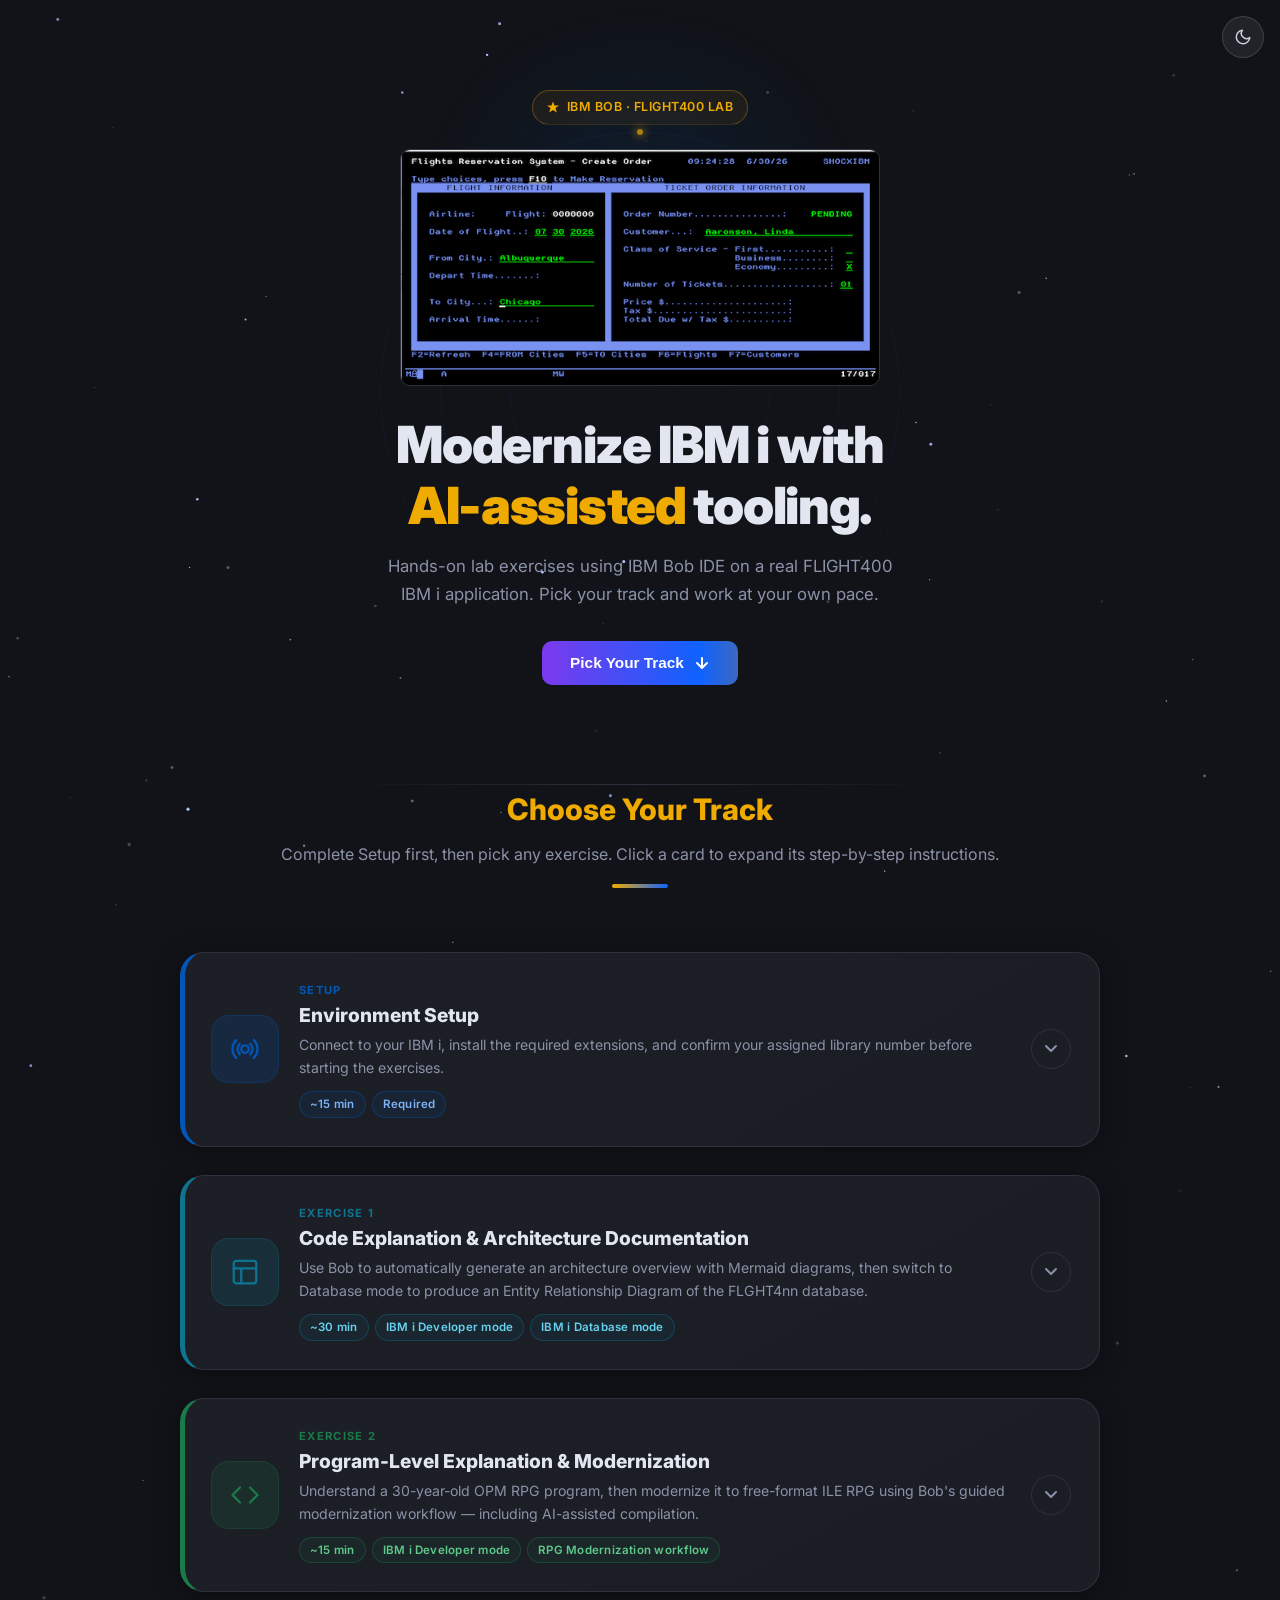
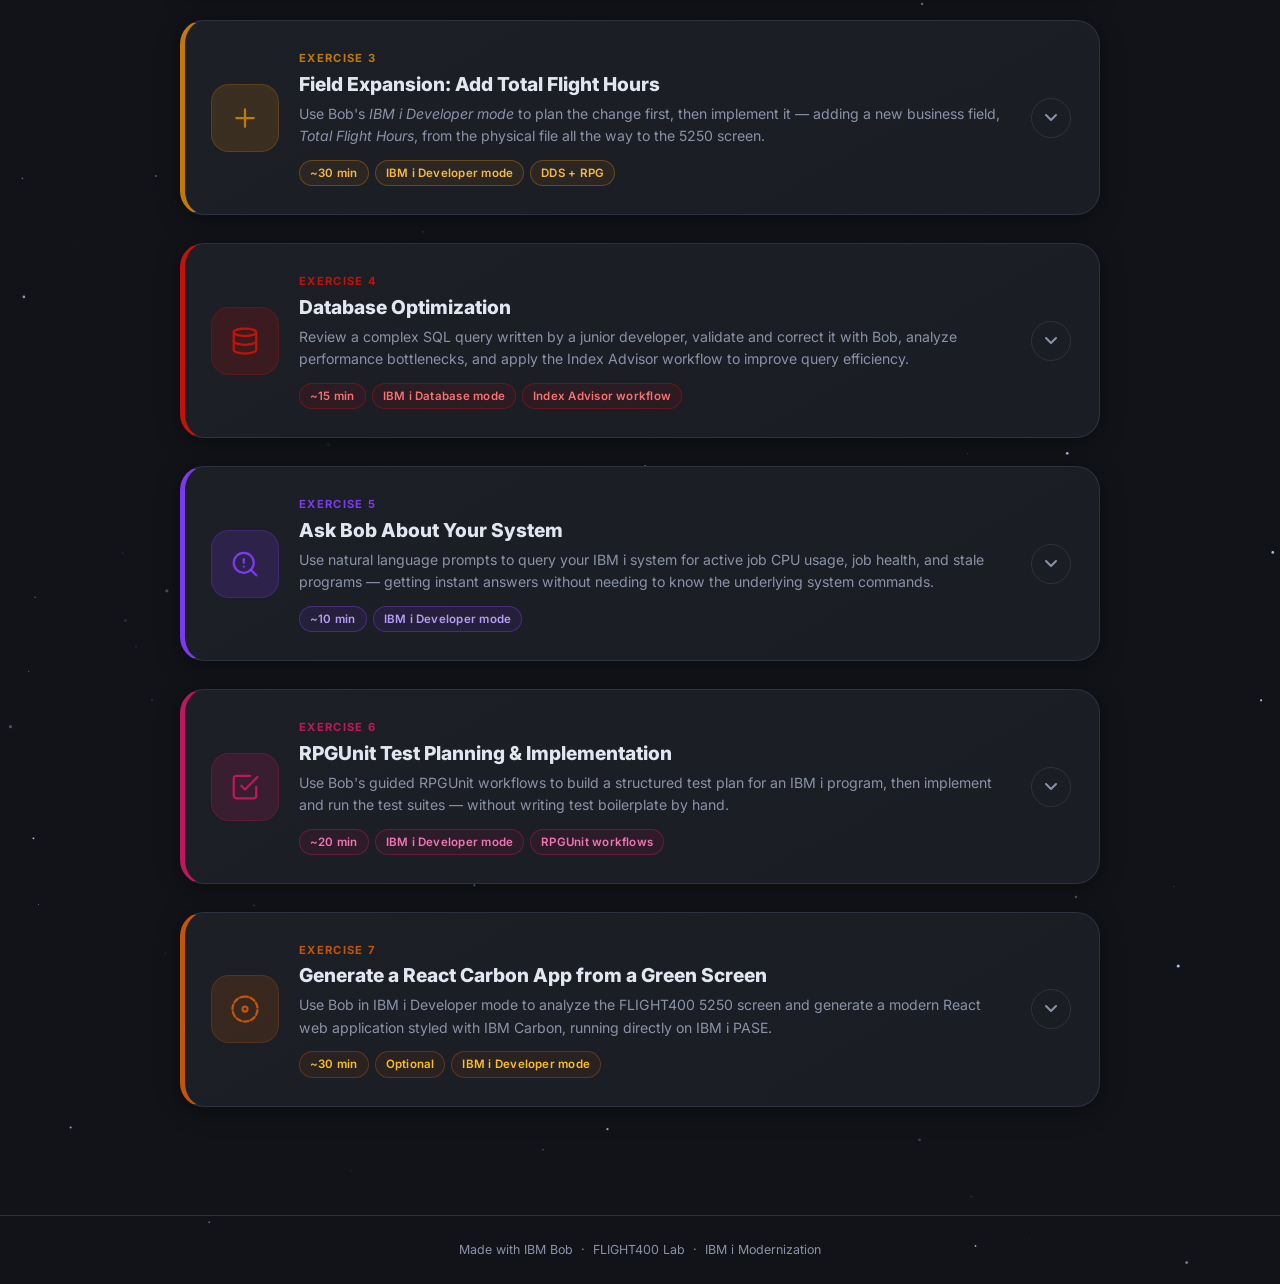
==== commit 9bf253fa: "adding link to web site + dark/light css" ====
--- a/docs/index.html
+++ b/docs/index.html
@@ -1,5 +1,5 @@
 <!DOCTYPE html>
-<html lang="en">
+<html lang="en" data-theme="dark">
 <head>
 <meta charset="UTF-8" />
 <meta name="viewport" content="width=device-width, initial-scale=1.0" />
@@ -11,6 +11,26 @@
 <link rel="stylesheet" href="css/styles.css" />
 </head>
 <body>
+
+<!-- ═══ THEME TOGGLE — outside any overflow container ══════ -->
+<button class="theme-toggle" id="theme-toggle-btn" aria-label="Toggle light/dark mode">
+  <!-- Moon icon (shown in dark mode) -->
+  <svg class="icon-moon" viewBox="0 0 24 24" fill="none" stroke="currentColor" stroke-width="2" stroke-linecap="round" stroke-linejoin="round" aria-hidden="true">
+    <path d="M21 12.79A9 9 0 1 1 11.21 3 7 7 0 0 0 21 12.79z"/>
+  </svg>
+  <!-- Sun icon (shown in light mode) -->
+  <svg class="icon-sun" viewBox="0 0 24 24" fill="none" stroke="currentColor" stroke-width="2" stroke-linecap="round" stroke-linejoin="round" aria-hidden="true">
+    <circle cx="12" cy="12" r="5"/>
+    <line x1="12" y1="1"  x2="12" y2="3"/>
+    <line x1="12" y1="21" x2="12" y2="23"/>
+    <line x1="4.22" y1="4.22"  x2="5.64" y2="5.64"/>
+    <line x1="18.36" y1="18.36" x2="19.78" y2="19.78"/>
+    <line x1="1"  y1="12" x2="3"  y2="12"/>
+    <line x1="21" y1="12" x2="23" y2="12"/>
+    <line x1="4.22" y1="19.78" x2="5.64" y2="18.36"/>
+    <line x1="18.36" y1="5.64"  x2="19.78" y2="4.22"/>
+  </svg>
+</button>
 
 <canvas id="stars-canvas"></canvas>
 
--- a/docs/css/styles.css
+++ b/docs/css/styles.css
@@ -35,6 +35,11 @@
   --surface-glass: rgba(28,31,38,0.72);
   --border-subtle: rgba(255,255,255,0.06);
 
+  /* ── Theme toggle ── */
+  --toggle-bg:     rgba(255,255,255,0.07);
+  --toggle-border: rgba(255,255,255,0.14);
+  --toggle-color:  #c8cfe0;
+
   /* ── Typography ── */
   --font-sans: 'Inter', -apple-system, 'Segoe UI', system-ui, sans-serif;
   --font-mono: 'JetBrains Mono', 'Fira Code', 'Cascadia Code', monospace;
@@ -46,6 +51,61 @@
   --ease-out:       cubic-bezier(0.0, 0, 0.2, 1);
   --ease-in:        cubic-bezier(0.4, 0, 1, 1);
 }
+
+/* ── LIGHT THEME ── */
+[data-theme="light"] {
+  --bg:        #f4f6fb;
+  --surface:   #ffffff;
+  --border:    #d4d9e8;
+  --text:      #111318;
+  --muted:     #5a6280;
+
+  --glow-0-shadow: rgba(0,87,184,0.08);
+  --glow-1-shadow: rgba(14,116,144,0.08);
+  --glow-2-shadow: rgba(26,122,74,0.08);
+  --glow-3-shadow: rgba(194,121,10,0.08);
+  --glow-4-shadow: rgba(194,18,10,0.08);
+  --glow-5-shadow: rgba(124,58,237,0.08);
+  --glow-6-shadow: rgba(190,24,93,0.08);
+  --glow-7-shadow: rgba(194,85,10,0.08);
+
+  --surface-glass: rgba(255,255,255,0.80);
+  --border-subtle: rgba(0,0,0,0.06);
+  --toggle-bg:     rgba(0,0,0,0.06);
+  --toggle-border: rgba(0,0,0,0.14);
+  --toggle-color:  #444c6a;
+}
+
+[data-theme="light"] body { background: var(--bg); }
+
+[data-theme="light"] #stars-canvas { opacity: 0 !important; animation: none; }
+
+[data-theme="light"] .hero::before {
+  background:
+    radial-gradient(ellipse 55% 45% at 50% 40%, rgba(0,87,184,0.07), transparent 70%),
+    radial-gradient(ellipse 40% 30% at 60% 60%, rgba(15,98,254,0.04), transparent 60%);
+}
+
+[data-theme="light"] .bubble-card {
+  background: linear-gradient(150deg, #ffffff 0%, #f0f3fa 100%);
+  box-shadow: 0 2px 16px rgba(0,0,0,0.08);
+}
+
+[data-theme="light"] .use-case { background: #f8f9fd; }
+[data-theme="light"] .use-case-header:hover { background: #eef1f8; }
+[data-theme="light"] .mode-step { background: #f4f6fb; }
+[data-theme="light"] .step-prompt { background: #e8edf8; }
+[data-theme="light"] .step-prompt pre { color: #2a3a6a; }
+[data-theme="light"] .code-block { background: #e8edf8; border-color: rgba(0,87,184,0.15); }
+[data-theme="light"] .code-block pre { color: #2a3a6a; }
+[data-theme="light"] .copy-btn { background: rgba(0,0,0,0.07); border-color: rgba(0,0,0,0.14); color: #111318; }
+[data-theme="light"] .copy-btn:hover { background: rgba(0,0,0,0.13); }
+[data-theme="light"] .ntb-modal { background: #ffffff; border-color: rgba(0,0,0,0.10); }
+[data-theme="light"] .ntb-action-card { background: #f4f6fb; }
+[data-theme="light"] .ntb-screenshot-box { background: #f4f6fb; }
+[data-theme="light"] .ntb-screenshot-box .ntb-ss-caption { background: #eef1f8; color: var(--muted); }
+[data-theme="light"] .global-footer { background: rgba(244,246,251,0.92); }
+[data-theme="light"] .student-badge { background: rgba(255,255,255,0.92); box-shadow: 0 4px 24px rgba(0,0,0,0.12), 0 0 0 1px rgba(15,98,254,0.15); }
 
 html { scroll-behavior: smooth; }
 
@@ -725,6 +785,29 @@
   font-size: 0.72rem; color: var(--muted); background: #181b24; padding: 6px 12px;
   border-top: 1px solid var(--border); text-align: center;
 }
+
+/* ── THEME TOGGLE BUTTON ── */
+.theme-toggle {
+  position: fixed; top: 16px; right: 16px; z-index: 200;
+  width: 42px; height: 42px; border-radius: 50%;
+  display: flex; align-items: center; justify-content: center;
+  background: var(--toggle-bg);
+  border: 1px solid var(--toggle-border);
+  color: var(--toggle-color);
+  cursor: pointer;
+  transition:
+    background 200ms var(--ease-out),
+    border-color 200ms var(--ease-out),
+    color 200ms var(--ease-out),
+    transform 200ms var(--ease-spring);
+}
+.theme-toggle:hover { transform: scale(1.1); background: var(--toggle-bg); filter: brightness(1.25); }
+.theme-toggle:active { transform: scale(0.93); }
+.theme-toggle svg { width: 18px; height: 18px; display: block; }
+.theme-toggle .icon-sun  { display: none; }
+.theme-toggle .icon-moon { display: block; }
+[data-theme="light"] .theme-toggle .icon-sun  { display: block; }
+[data-theme="light"] .theme-toggle .icon-moon { display: none; }
 
 /* ── FOOTER ── */
 footer {
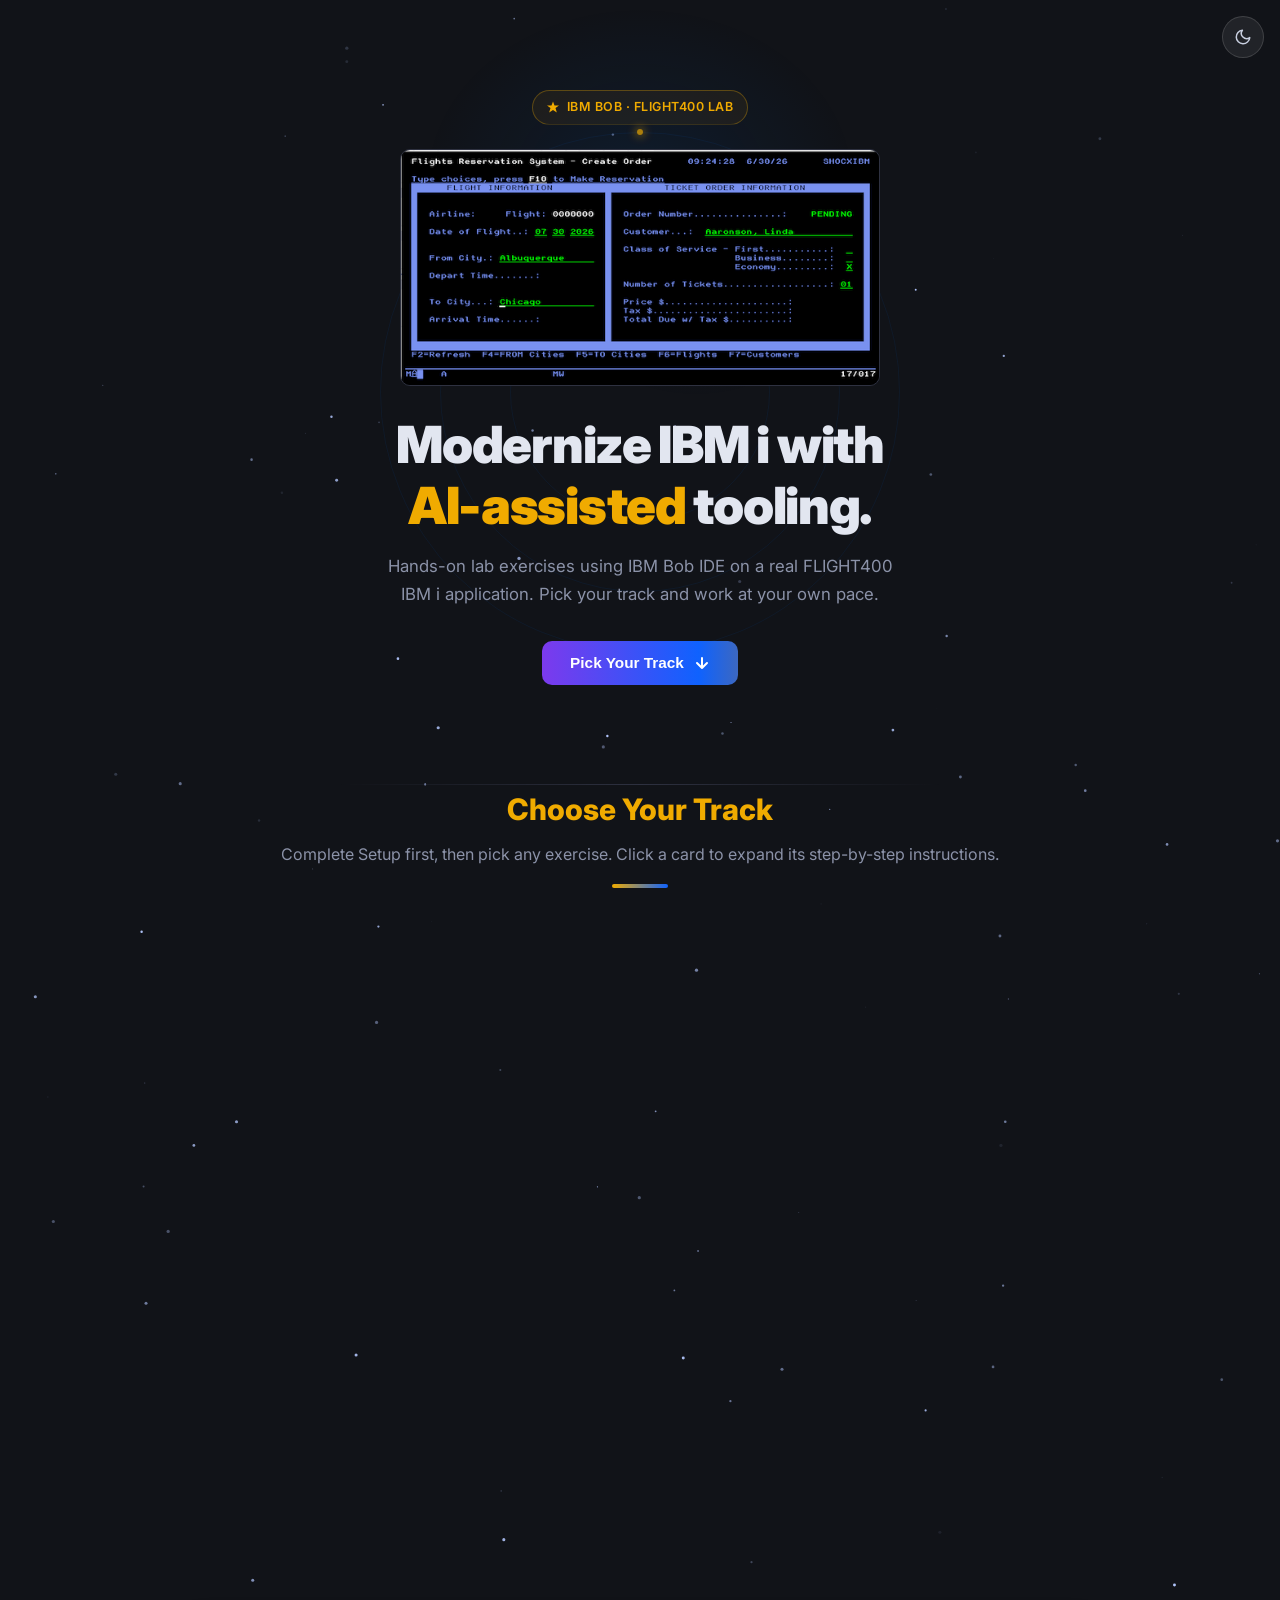
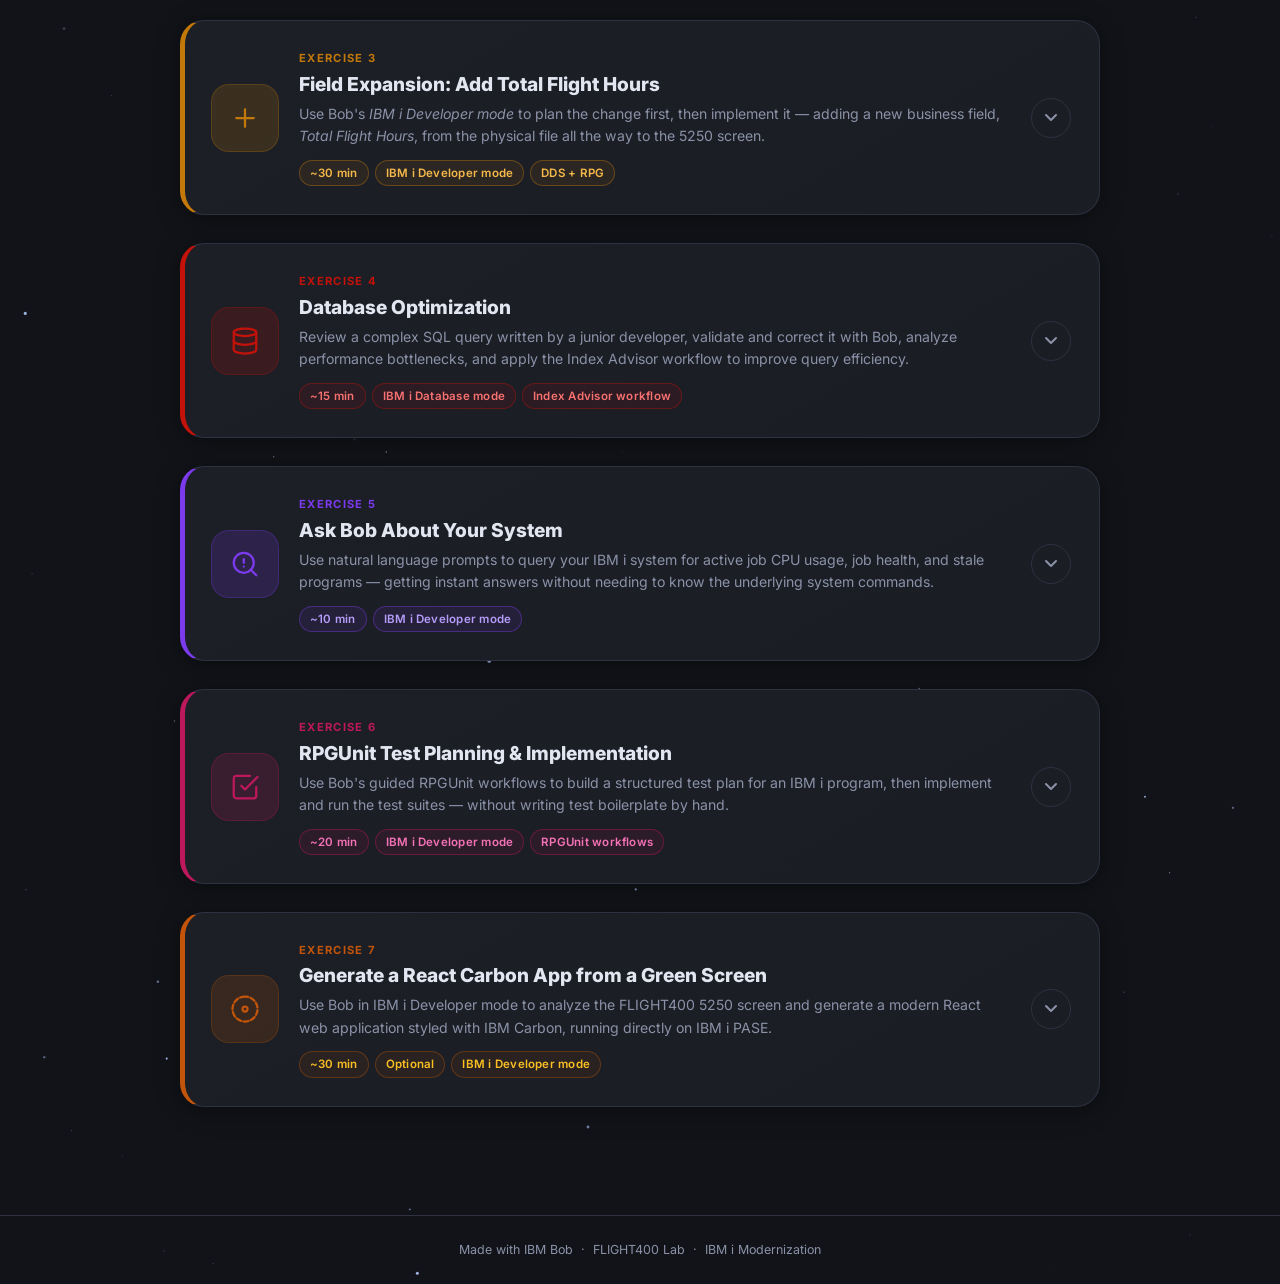
==== commit a9740dfd: "fix(theme): ensure theme toggle is outside overflow container and fix html overflow" ====
--- a/docs/index.html
+++ b/docs/index.html
@@ -32,6 +32,7 @@
   </svg>
 </button>
 
+<div class="page-clip">
 <canvas id="stars-canvas"></canvas>
 
 <!-- ═══ HERO ═════════════════════════════════════════════ -->
@@ -165,6 +166,8 @@
 
 <footer>Made with IBM Bob &nbsp;&middot;&nbsp; FLIGHT400 Lab &nbsp;&middot;&nbsp; IBM i Modernization</footer>
 
+</div><!-- /.page-clip -->
+
 <!-- ═══ STUDENT BADGE ═════════════════════════════════════ -->
 <div class="student-badge hidden" id="gf-student-badge" aria-live="polite">
   <div class="student-badge-name" id="student-badge-name"></div>
--- a/docs/css/styles.css
+++ b/docs/css/styles.css
@@ -114,12 +114,16 @@
   background: var(--bg);
   color: var(--text);
   min-height: 100dvh;
-  overflow-x: hidden;
   font-size: 16px;
   line-height: 1.65;
   -webkit-font-smoothing: antialiased;
   -moz-osx-font-smoothing: grayscale;
 }
+
+/* Clip horizontal overflow on html — this does NOT create a containing block
+   for position:fixed (unlike body or any other element), so Firefox & Safari fixed
+   elements work correctly. */
+html { overflow-x: hidden; }
 
 pre, code, kbd, samp {
   font-family: var(--font-mono);
